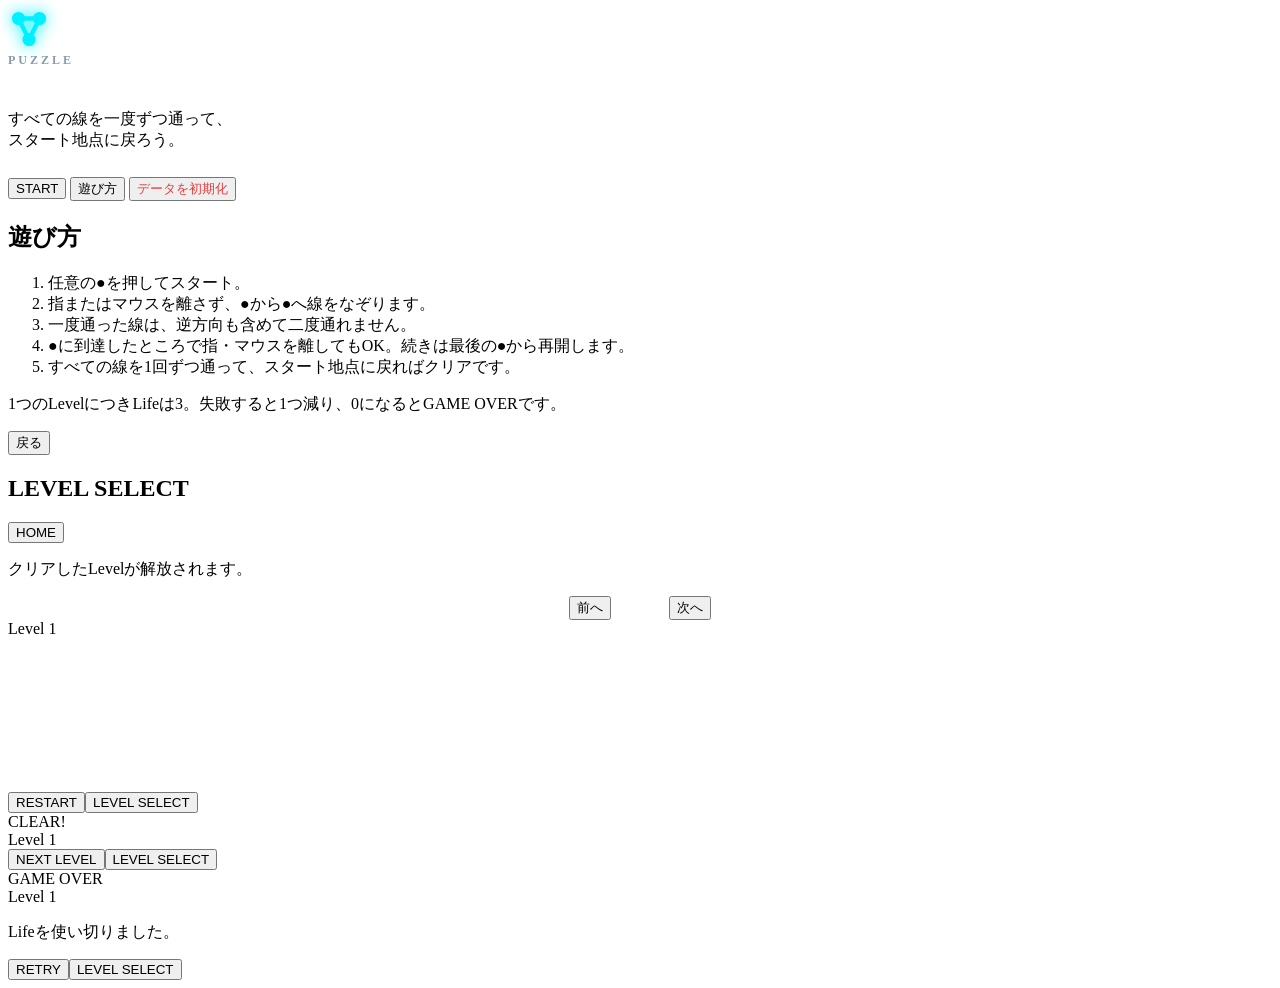
==== index.html @ b9748534 "Add files via upload" ====
<!DOCTYPE html>
<html lang="ja">
<head>
<meta charset="UTF-8">
<meta name="viewport" content="width=device-width,initial-scale=1,maximum-scale=1,user-scalable=no">
<meta name="theme-color" content="#7657c5">
<title>CONNECT : ONE</title>
<link rel="stylesheet" href="./css/style.css">
</head>
<body>
<main id="app" class="app">
<section id="screen-title" class="screen active">
    <div class="title-card">
        <!-- タイトルテキストも兼ねた大型ロゴバッジ -->
        <div class="logo-mark">
            <!-- 発光ノード＆ラインSVGアイコン -->
            <svg width="42" height="42" viewBox="0 0 24 24" fill="none" stroke="#00f0ff" stroke-width="2.5" stroke-linecap="round" stroke-linejoin="round" style="filter: drop-shadow(0 0 8px #00f0ff);">
                <circle cx="6" cy="6" r="2.5" fill="#00f0ff"/>
                <circle cx="18" cy="6" r="2.5" fill="#00f0ff"/>
                <circle cx="12" cy="18" r="2.5" fill="#00f0ff"/>
                <path d="M6 6L18 6L12 18Z"/>
            </svg>
            <div style="text-align: left; line-height: 1.1;">
                <div style="font-size: 12px; color: #8a99ad; font-weight: 800; letter-spacing: 3px; margin-bottom: 2px;">PUZZLE</div>
                <div style="font-size: 22px; color: #fff; font-weight: 900; letter-spacing: 1.5px;">CONNECT <span style="color: var(--accent); text-shadow: 0 0 10px var(--accent-glow);">: ONE</span></div>
            </div>
        </div>

        <p style="margin-top: 16px;">すべての線を一度ずつ通って、<br>スタート地点に戻ろう。</p>

        <button id="btn-start" class="primary-button">START</button>
        <button id="btn-howto" class="text-button">遊び方</button>
        <button id="btn-reset-data" class="text-button" style="color: #e53e3e; margin-top: 10px;">データを初期化</button>
    </div>
</section>
<section id="screen-howto" class="screen"><div class="panel">
<h2>遊び方</h2><ol class="howto-list">
<li>任意の●を押してスタート。</li><li>指またはマウスを離さず、●から●へ線をなぞります。</li>
<li>一度通った線は、逆方向も含めて二度通れません。</li>
<li>●に到達したところで指・マウスを離してもOK。続きは最後の●から再開します。</li>
<li>すべての線を1回ずつ通って、スタート地点に戻ればクリアです。</li>
</ol><p class="note">1つのLevelにつきLifeは3。失敗すると1つ減り、0になるとGAME OVERです。</p>
<button id="btn-howto-back" class="primary-button">戻る</button></div></section>

<section id="screen-levels" class="screen"><div class="panel level-panel">
<div class="screen-heading"><h2>LEVEL SELECT</h2><button id="btn-levels-home" class="small-button">HOME</button></div>
<p class="screen-subtitle">クリアしたLevelが解放されます。</p>

<!-- 1. グリッドエリア -->
<div id="level-grid" class="level-grid"></div>

<!-- 2. ページ送りUIの追加 -->
<div class="level-pagination" style="display: flex; justify-content: center; align-items: center; gap: 15px; margin-top: 15px;">
  <button id="btn-page-prev" class="small-button">前へ</button>
  <span id="page-info" style="font-weight: bold; color: #fff;">1 / 4</span>
  <button id="btn-page-next" class="small-button">次へ</button>
</div>
</div></section>

<section id="screen-game" class="screen"><div class="game-shell">
<header class="game-header"><div class="level-label">Level <span id="game-level">1</span></div><div id="life" class="life"></div></header>
<div class="game-area"><canvas id="game-canvas"></canvas><div id="game-message" class="game-message"></div></div>
<div class="game-footer"><button id="btn-game-restart" class="secondary-button">RESTART</button><button id="btn-game-levels" class="text-button">LEVEL SELECT</button></div>
</div></section>
<section id="screen-clear" class="screen"><div class="result-card"><div class="result-title">CLEAR!</div><div class="result-level">Level <span id="clear-level">1</span></div><div id="clear-stats" class="result-stats"></div><button id="btn-next" class="primary-button">NEXT LEVEL</button><button id="btn-clear-levels" class="text-button">LEVEL SELECT</button></div></section>
<section id="screen-gameover" class="screen"><div class="result-card"><div class="result-title gameover-title">GAME OVER</div><div class="result-level">Level <span id="over-level">1</span></div><p class="result-description">Lifeを使い切りました。</p><button id="btn-over-retry" class="primary-button">RETRY</button><button id="btn-over-levels" class="text-button">LEVEL SELECT</button></div></section>
</main>

<script src="js/euler.js"></script>
<script src="js/generator.js"></script>
<script src="js/renderer.js"></script>
<script src="js/input.js"></script>
<script src="js/game.js"></script>
<script src="js/storage.js"></script>
<script src="js/app.js"></script>

<script>
window.addEventListener("DOMContentLoaded", async () => {
    await loadTemplates();   // JSON 読み込み完了を待つ
    initApp();               // app.js が読み込まれた後に実行
});
</script>

</body></html>
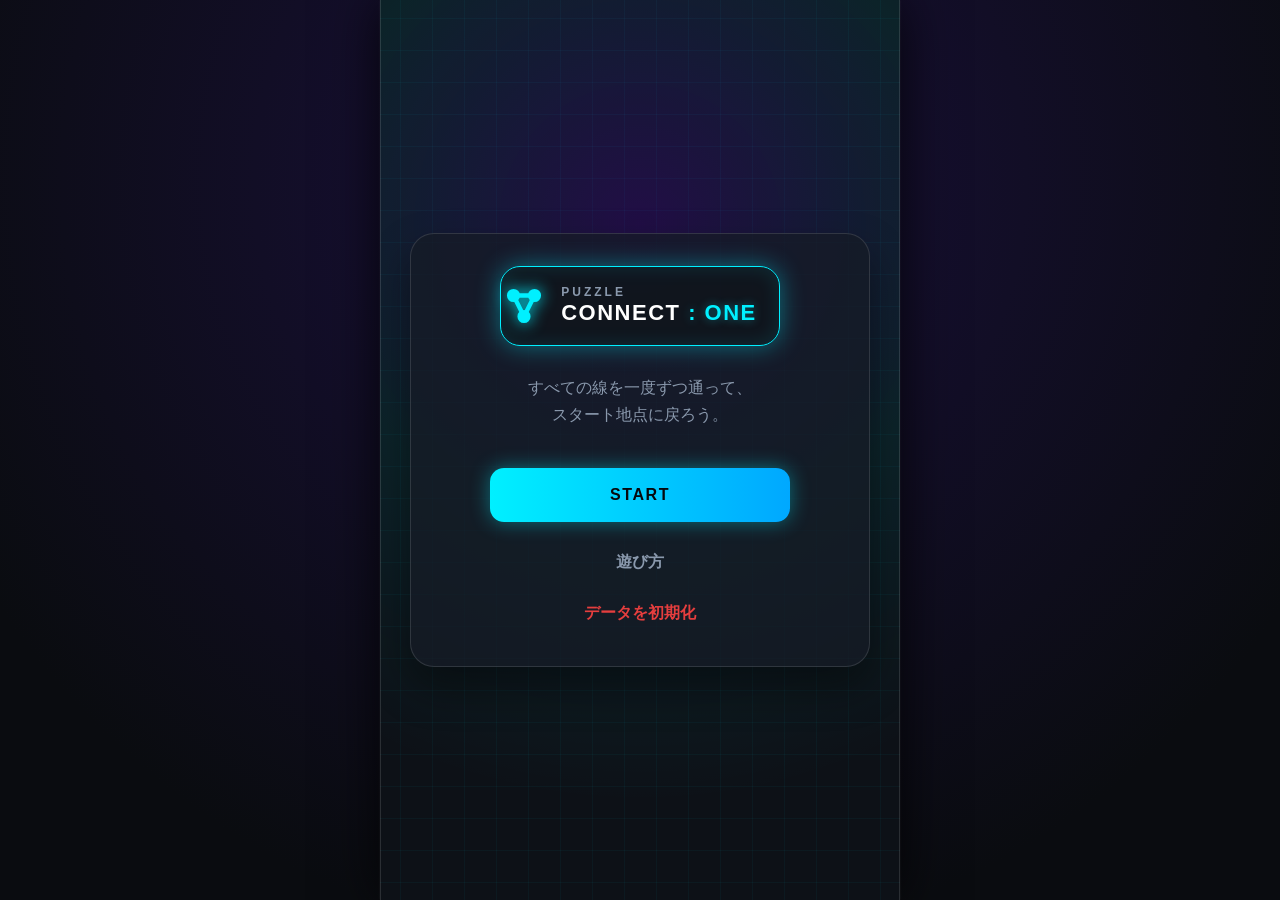
==== commit 6ea7d979: "update data" ====
--- a/index.html
+++ b/index.html
@@ -73,6 +73,7 @@
 <script src="js/game.js"></script>
 <script src="js/storage.js"></script>
 <script src="js/app.js"></script>
+<script src="js/sound.js"></script>
 
 <script>
 window.addEventListener("DOMContentLoaded", async () => {
--- a/css/style.css
+++ b/css/style.css
@@ -0,0 +1,378 @@
+* { box-sizing: border-box; }
+
+:root {
+  --accent: #00f0ff;
+  --accent-glow: rgba(0, 240, 255, 0.4);
+  --purple: #7000ff;
+  --purple-glow: rgba(112, 0, 255, 0.5);
+  --bg-dark: #0a0c10;
+  --panel-bg: rgba(22, 27, 38, 0.75);
+  --border-light: rgba(255, 255, 255, 0.12);
+  --text-main: #f0f4f8;
+  --text-muted: #8a99ad;
+  --danger: #ff0055;
+}
+
+html, body {
+  width: 100%;
+  height: 100%;
+  margin: 0;
+  background: var(--bg-dark);
+  color: var(--text-main);
+  font-family: -apple-system, BlinkMacSystemFont, "Segoe UI", "Noto Sans JP", sans-serif;
+  overscroll-behavior: none;
+}
+
+body {
+  display: flex;
+  justify-content: center;
+  background: radial-gradient(circle at 50% 20%, #1a103c 0%, var(--bg-dark) 80%);
+}
+
+button {
+  font: inherit;
+  border: 0;
+  cursor: pointer;
+  -webkit-tap-highlight-color: transparent;
+  transition: all 0.2s cubic-bezier(0.4, 0, 0.2, 1);
+}
+
+.app {
+  width: 100%;
+  max-width: 520px;
+  height: 100dvh; /* ★ 画面高さに固定 */
+  display: flex;
+  flex-direction: column;
+  background-color: #0d1117;
+  background-image: 
+    radial-gradient(circle at 50% 25%, rgba(112, 0, 255, 0.2) 0%, rgba(0, 240, 255, 0.08) 45%, transparent 80%),
+    linear-gradient(rgba(0, 240, 255, 0.04) 1px, transparent 1px),
+    linear-gradient(90deg, rgba(0, 240, 255, 0.04) 1px, transparent 1px);
+  background-size: 100% 100%, 32px 32px, 32px 32px;
+  background-position: center, center, center;
+  
+  box-shadow: 0 0 50px rgba(0, 0, 0, 0.8), 0 0 2px var(--border-light);
+  border-left: 1px solid var(--border-light);
+  border-right: 1px solid var(--border-light);
+}
+
+.screen {
+  display: none;
+  width: 100%;
+  height: 100%; /* ★ 100dvh から 100% へ統一 */
+  flex-direction: column;
+}
+
+.screen.active {
+  display: flex;
+}
+
+#screen-title, #screen-howto, #screen-clear, #screen-gameover {
+  align-items: center;
+  justify-content: center;
+  padding: 24px;
+  overflow-y: auto;
+}
+
+.title-card, .panel, .result-card {
+  width: min(100%, 460px);
+  text-align: center;
+  background: var(--panel-bg);
+  padding: 32px 24px;
+  border-radius: 24px;
+  border: 1px solid var(--border-light);
+  box-shadow: 0 20px 40px rgba(0, 0, 0, 0.4);
+}
+
+/* 大型化した横長サイバーバッジ */
+.logo-mark {
+  display: inline-flex;
+  align-items: center;
+  justify-content: center;
+  gap: 16px;
+  width: min(100%, 280px);
+  height: 80px;
+  border-radius: 20px;
+  background: rgba(16, 20, 28, 0.85);
+  padding-right: 20px;
+  border: 1px solid var(--accent);
+  box-shadow: 0 0 25px var(--accent-glow), inset 0 0 20px rgba(0, 240, 255, 0.12);
+  margin-bottom: 12px;
+}
+
+.logo-sub {
+  font-size: 20px;
+  color: var(--accent);
+  text-shadow: 0 0 8px var(--accent-glow);
+}
+
+h1 {
+  margin: 0 0 12px;
+  font-size: 32px;
+  font-weight: 800;
+  letter-spacing: 0.05em;
+  background: linear-gradient(180deg, #fff 0%, #b0c4de 100%);
+  -webkit-background-clip: text;
+  -webkit-text-fill-color: transparent;
+}
+
+h2 {
+  margin: 0 0 12px;
+  font-size: 24px;
+  color: #fff;
+}
+
+.title-card p, .screen-subtitle, .note, .result-description {
+  color: var(--text-muted);
+  line-height: 1.7;
+}
+
+/* プライマリボタン（ネオン光沢） */
+.primary-button {
+  width: min(300px, 100%);
+  min-height: 54px;
+  margin: 24px auto 8px;
+  border-radius: 14px;
+  background: linear-gradient(90deg, var(--accent), #00a8ff);
+  color: #06090e;
+  font-weight: 800;
+  font-size: 16px;
+  letter-spacing: 0.1em;
+  box-shadow: 0 0 20px var(--accent-glow);
+}
+
+.primary-button:hover {
+  transform: translateY(-2px);
+  box-shadow: 0 0 30px var(--accent-glow);
+}
+
+.primary-button:active {
+  transform: translateY(1px);
+}
+
+.secondary-button {
+  min-width: 120px;
+  min-height: 44px;
+  padding: 0 18px;
+  border-radius: 10px;
+  background: rgba(255, 255, 255, 0.08);
+  color: var(--text-main);
+  border: 1px solid var(--border-light);
+  font-weight: 700;
+}
+
+.text-button {
+  display: block;
+  margin: 12px auto 0;
+  padding: 10px 16px;
+  background: transparent;
+  color: var(--text-muted);
+  font-weight: 600;
+}
+
+.text-button:hover {
+  color: var(--accent);
+}
+
+.panel { padding: 24px 20px; }
+
+.screen-heading {
+  display: flex;
+  align-items: center;
+  justify-content: space-between;
+  gap: 12px;
+}
+
+.small-button {
+  padding: 8px 14px;
+  border-radius: 8px;
+  background: rgba(255, 255, 255, 0.08);
+  color: var(--text-main);
+  border: 1px solid var(--border-light);
+  font-size: 12px;
+  font-weight: 700;
+}
+
+/* レベルグリッド */
+.level-grid {
+  display: grid;
+  grid-template-columns: repeat(5, 1fr);
+  gap: 10px;
+  margin-top: 22px;
+}
+
+.level-button {
+  aspect-ratio: 1;
+  border-radius: 12px;
+  background: rgba(255, 255, 255, 0.03);
+  color: rgba(255, 255, 255, 0.2);
+  font-weight: 700;
+  font-size: 15px;
+  border: 1px solid rgba(255, 255, 255, 0.05);
+}
+
+.level-button.unlocked {
+  background: rgba(0, 240, 255, 0.1);
+  color: var(--accent);
+  border: 1px solid var(--accent);
+  box-shadow: inset 0 0 10px rgba(0, 240, 255, 0.2);
+}
+
+.level-button.unlocked:active {
+  background: var(--accent);
+  color: #000;
+}
+
+.level-button.cleared {
+  background: var(--purple);
+  color: #fff;
+  border: 1px solid #9d4edd;
+  box-shadow: 0 0 12px var(--purple-glow);
+}
+
+.level-button.locked {
+  cursor: not-allowed;
+  opacity: 0.3;
+}
+
+/* ゲーム画面 */
+#screen-game { 
+  flex-direction: column; 
+  height: 100%;
+}
+
+.game-shell {
+  display: flex;
+  flex-direction: column;
+  width: 100%;
+  height: 100%; /* ★ 全高さを活用 */
+}
+
+/* --- ゲーム画面ヘッダー拡張 --- */
+
+.game-header {
+  height: 80px;
+  flex: 0 0 80px;
+  display: flex;
+  align-items: center;
+  justify-content: space-between;
+  padding: 0 24px;
+  background: rgba(10, 12, 16, 0.95);
+  border-bottom: 1px solid var(--border-light);
+}
+
+.level-label {
+  font-size: 26px;
+  font-weight: 800;
+  color: var(--accent);
+  letter-spacing: 0.08em;
+  text-shadow: 0 0 12px var(--accent-glow);
+}
+
+.life { 
+  display: flex; 
+  align-items: center; 
+  gap: 10px;
+}
+
+.heart {
+  font-size: 36px;
+  color: var(--danger);
+  filter: drop-shadow(0 0 10px var(--danger)) drop-shadow(0 0 2px rgba(255, 255, 255, 0.8));
+  transition: transform 0.2s ease, filter 0.2s ease;
+}
+
+.heart.empty {
+  color: rgba(255, 255, 255, 0.08);
+  -webkit-text-stroke: 1.5px rgba(255, 255, 255, 0.3);
+  filter: none;
+}
+
+/* プレイ画面：残りの縦幅全体（100%）にCanvas領域を広げる */
+.game-area {
+  position: relative;
+  flex: 1 1 auto;
+  min-height: 0;
+  width: 100%;
+  display: flex;
+  align-items: center;
+  justify-content: center;
+  background: radial-gradient(circle at 50% 50%, rgba(112, 0, 255, 0.15) 0%, #0d1117 75%);
+  touch-action: none;
+  overflow: hidden;
+}
+
+#game-canvas {
+  display: block;
+  width: 100%;
+  height: 100%;
+  touch-action: none;
+}
+
+.game-message {
+  position: absolute;
+  inset: 0;
+  display: flex;
+  align-items: center;
+  justify-content: center;
+  pointer-events: none;
+  font-size: 32px;
+  font-weight: 900;
+  color: var(--danger);
+  text-shadow: 0 0 20px var(--danger);
+  opacity: 0;
+  transition: opacity 0.15s;
+}
+
+.game-message.show { opacity: 1; }
+
+.game-footer {
+  flex: 0 0 auto;
+  display: flex;
+  align-items: center;
+  justify-content: center;
+  gap: 12px;
+  padding: 16px 16px calc(16px + env(safe-area-inset-bottom));
+  background: rgba(10, 12, 16, 0.9);
+  border-top: 1px solid var(--border-light);
+}
+
+/* リザルト画面 */
+.result-title {
+  color: var(--accent);
+  font-size: 52px;
+  font-weight: 900;
+  letter-spacing: 0.05em;
+  text-shadow: 0 0 30px var(--accent-glow);
+}
+
+.gameover-title {
+  color: var(--danger);
+  text-shadow: 0 0 30px rgba(255, 0, 85, 0.5);
+}
+
+@media(max-width: 380px) {
+  .level-grid { gap: 6px; }
+  .level-button { font-size: 13px; }
+}
+
+/* 新記録通知バッジ */
+.new-record-badge {
+  display: inline-block;
+  margin-bottom: 8px;
+  padding: 4px 12px;
+  border-radius: 20px;
+  background: rgba(255, 0, 85, 0.2);
+  color: var(--danger);
+  border: 1px solid var(--danger);
+  font-size: 14px;
+  font-weight: 900;
+  letter-spacing: 0.1em;
+  box-shadow: 0 0 12px rgba(255, 0, 85, 0.5);
+  animation: pulse-glow 1.2s infinite alternate;
+}
+
+@keyframes pulse-glow {
+  from { transform: scale(1); box-shadow: 0 0 8px rgba(255, 0, 85, 0.4); }
+  to { transform: scale(1.05); box-shadow: 0 0 16px rgba(255, 0, 85, 0.8); }
+}
